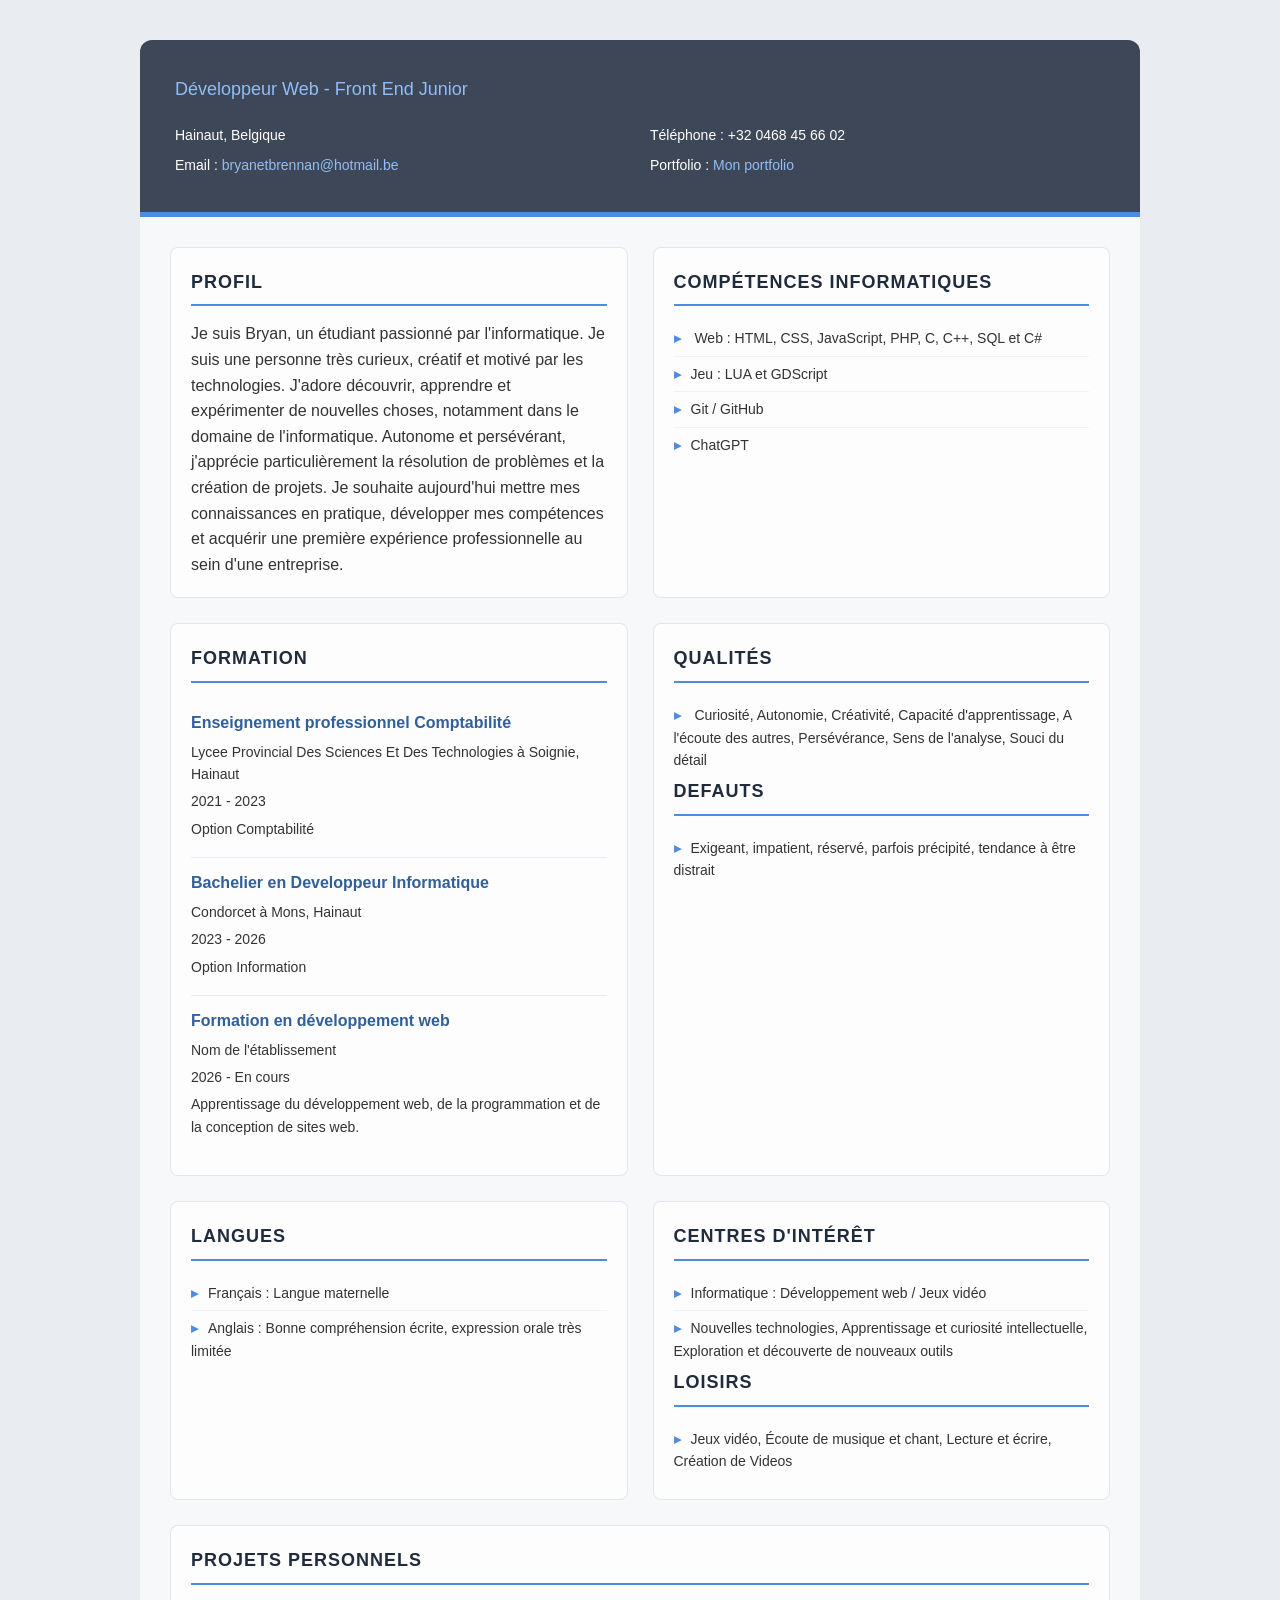
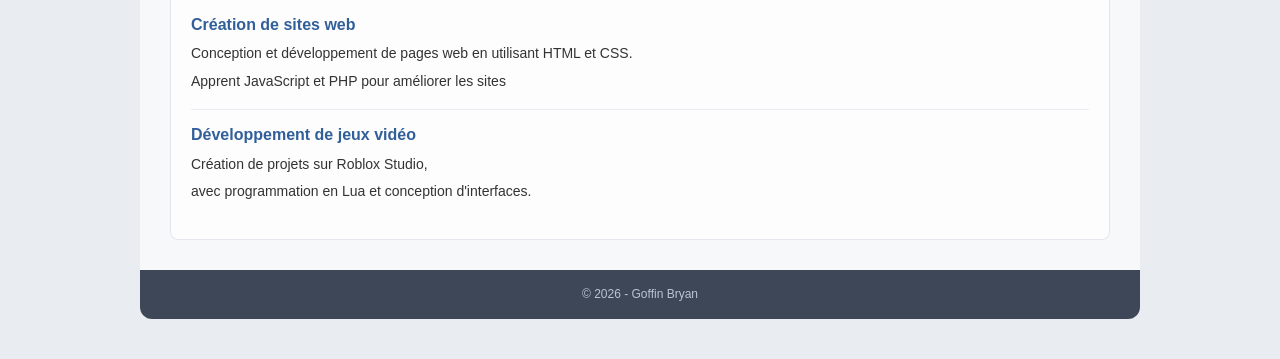
==== index.html @ 0155ecb9 "Update index.html Correction des dates" ====
<!DOCTYPE html>
<html lang="fr">

<head>
    <meta charset="UTF-8">
    <meta name="viewport" content="width=device-width, initial-scale=1.0">
    <title>CV developpeur</title>
    <link rel="stylesheet" href="style.css">
</head>

<body>
    <header>
        <h2>Développeur Web - Front End Junior</h2>
        <address>
            <p>Hainaut, Belgique</p>
            <p>Téléphone : +32 0468 45 66 02</p>
            <p>Email : <a href="mailto:email@example.com">bryanetbrennan@hotmail.be</a></p>
            <p>Portfolio : <a href="porfolio.html">Mon portfolio</a></p>
        </address>
    </header>

    <main>
        <section id="profil">
            <h2>Profil</h2>
            <p>
                Je suis Bryan, un étudiant passionné par l'informatique. Je suis une personne très curieux, créatif
                et motivé par les technologies. J'adore découvrir, apprendre et expérimenter de nouvelles choses, notamment 
                dans le domaine de l'informatique. Autonome et persévérant, j'apprécie particulièrement la résolution de problèmes 
                et la création de projets. Je souhaite aujourd'hui mettre mes connaissances en pratique, développer mes compétences 
                et acquérir une première expérience professionnelle au sein d'une entreprise.
            </p>
        </section>
        <section id="formation">
            <h2>Formation</h2>
            <article>
                <h3>Enseignement professionnel Comptabilité</h3>
                <p>Lycee Provincial Des Sciences Et Des Technologies à Soignie, Hainaut </p>
                <p>2021 - 2023</p>
                <p>Option Comptabilité</p>
            </article>
            <article>
                <h3>Bachelier en Developpeur Informatique</h3>
                <p>Condorcet à Mons, Hainaut </p>
                <p>2023 - 2026</p>
                <p>Option Information</p>
            </article>
            <article>
                <h3>Formation en développement web</h3>
                <p>Nom de l'établissement</p>
                <p>2026 - En cours</p>
                <p>
                    Apprentissage du développement web,
                    de la programmation et de la conception de sites web.
                </p>
            </article>
        </section>
        <section id="competences">
            <h2>Compétences informatiques</h2>
            <ul>
                <li> Web : HTML, CSS, JavaScript, PHP, C, C++, SQL et C#</li>
                <li>Jeu : LUA et GDScript</li>
                <li>Git / GitHub</li>
                <li>ChatGPT</li>
            </ul>
        </section>
        <section id="projets">
            <h2>Projets personnels</h2>
            <article>
                <h3>Création de sites web</h3>
                <p>Conception et développement de pages web en utilisant HTML et CSS.</p>
                <p>Apprent JavaScript et PHP pour améliorer les sites</p>
            </article>
            <article>
                <h3>Développement de jeux vidéo</h3>
                <p>Création de projets sur Roblox Studio,</p>
                <p>avec programmation en Lua et conception d'interfaces.</p>
            </article>
        </section>
        <section id="langues">
            <h2>Langues</h2>
            <ul>
                <li>Français : Langue maternelle</li>
                <li>Anglais : Bonne compréhension écrite, expression orale très limitée</li>
            </ul>
        </section>
        <section id="qualites">
            <h2>Qualités</h2>
            <ul>
                <li>
                    Curiosité, Autonomie, Créativité, Capacité d'apprentissage, A l'écoute des autres, 
                    Persévérance, Sens de l'analyse, Souci du détail 
                </li>
            </ul>
            <h2>Defauts</h2>
            <ul>
                <li>Exigeant, impatient, réservé, parfois précipité, tendance à être distrait</li>
            </ul>
        </section>
        <section id="interets">
            <h2>Centres d'intérêt</h2>
            <ul>
                <li>Informatique : Développement web / Jeux vidéo</li>
                <li>Nouvelles technologies, Apprentissage et curiosité intellectuelle, Exploration et découverte de nouveaux outils</li>
            </ul>
            <h2>Loisirs</h2>
            <ul>
                <li>Jeux vidéo, Écoute de musique et chant, Lecture et écrire, Création de Videos</li>
            </ul>
        </section>
    </main>
    <footer>
        <p>&copy; 2026 - Goffin Bryan</p>
    </footer>
</body>
</html>
---- style.css ----
/* =========================
   CONFIGURATION GÉNÉRALE
========================= */
* {
    margin: 0;
    padding: 0;
    box-sizing: border-box;
}
body {
    font-family: Arial, Helvetica, sans-serif;
    background: #e9edf2;
    color: #333;
    line-height: 1.6;
    padding: 40px 20px;
}

/* =========================
   CONTENEUR PRINCIPAL
========================= */
body > header,
main,
body > footer {
    max-width: 1000px;
    margin: auto;
}
.btn-download {
    display: inline-block;
    padding: 12px 20px;
    background: #4d8de0;
    color: white;
    text-decoration: none;
    border-radius: 6px;
    font-weight: bold;
    transition: 0.3s;
}
.btn-download:hover {
    background: #315f99;
    transform: translateY(-3px);
}

/* =========================
   HEADER
========================= */
body > header {
    background: rgba(32, 43, 60, 0.85);
    color: white;
    padding: 35px;
    border-radius: 12px 12px 0 0;
    border-bottom: 5px solid #4d8de0;
}
header h1 {
    font-size: 32px;
    letter-spacing: 2px;
    margin-bottom: 5px;
}
header h2 {
    font-size: 18px;
    color: #91bdf5;
    font-weight: normal;
    margin-bottom: 20px;
}
address {
    display: grid;
    grid-template-columns: repeat(2, 1fr);
    gap: 8px 20px;
    font-style: normal;
    font-size: 14px;
}
address a {
    color: #91bdf5;
    text-decoration: none;
}
address a:hover {
    text-decoration: underline;
}

/* =========================
   GRILLE PRINCIPALE
========================= */
main {
    background: rgba(255, 255, 255, 0.65);
    padding: 30px;

    display: grid;
    grid-template-columns: repeat(2, 1fr);

    grid-template-areas:
        "profil competences"
        "formation qualites"
        "langues interets"
        "projets projets";

    gap: 25px;
}

/* =========================
   SECTIONS
========================= */
section {
    border: 1px solid rgba(220, 226, 233, 0.8);
    border-radius: 8px;
    padding: 20px;

    /* Transparence des sections */
    background: rgba(255, 255, 255, 0.75);
}
section h2 {
    color: #202b3c;
    font-size: 18px;
    text-transform: uppercase;
    letter-spacing: 1px;
    border-bottom: 2px solid #4d8de0;
    padding-bottom: 8px;
    margin-bottom: 15px;
}

/* =========================
   ARTICLES
========================= */
article {
    padding: 12px 0;
    border-bottom: 1px solid rgba(229, 233, 239, 0.8);
}
article:last-child {
    border-bottom: none;
}
article h3 {
    font-size: 16px;
    color: #315f99;
    margin-bottom: 5px;
}
article p {
    font-size: 14px;
    margin-bottom: 5px;
}

/* =========================
   LISTES
========================= */
ul {
    list-style: none;
}
li {
    font-size: 14px;
    padding: 6px 0;
    border-bottom: 1px solid rgba(237, 240, 244, 0.8);
}
li:last-child {
    border-bottom: none;
}
li::before {
    content: "▸";
    color: #4d8de0;
    font-weight: bold;
    margin-right: 10px;
}

/* =========================
   POSITIONNEMENT DES SECTIONS
========================= */
/* Rangée 1 */
#profil {
    grid-area: profil;
}
#competences {
    grid-area: competences;
}
/* Rangée 2 */
#formation {
    grid-area: formation;
}
#qualites {
    grid-area: qualites;
}
/* Rangée 3 */
#langues {
    grid-area: langues;
}
#interets {
    grid-area: interets;
}
/* Dernière rangée */
#projets {
    grid-area: projets;
}

/* =========================
   FOOTER
========================= */
footer {
    background: rgba(32, 43, 60, 0.85);
    color: #b9c5d5;
    text-align: center;
    padding: 15px;
    font-size: 12px;
    border-radius: 0 0 12px 12px;
}

/* =========================
   RESPONSIVE - MOBILE
========================= */

@media screen and (max-width: 700px) {
    body {
        padding: 15px;

        /* Adaptation du fond sur mobile */
        background-position: center;
        background-attachment: scroll;
        background-size: cover;
    }
    main {
        grid-template-columns: 1fr;

        /* Une seule colonne */
        grid-template-areas:
            "profil"
            "competences"
            "formation"
            "qualites"
            "langues"
            "interets"
            "projets";

        padding: 15px;

        /* Plus de transparence */
        background: rgba(255, 255, 255, 0.45);
    }
    section {
        grid-column: 1;
        grid-row: auto;

        /* Sections plus transparentes */
        background: rgba(255, 255, 255, 0.60);
    }
    address {
        grid-template-columns: 1fr;
    }
    header {
        padding: 25px;
    }
    header h1 {
        font-size: 25px;
    }
}
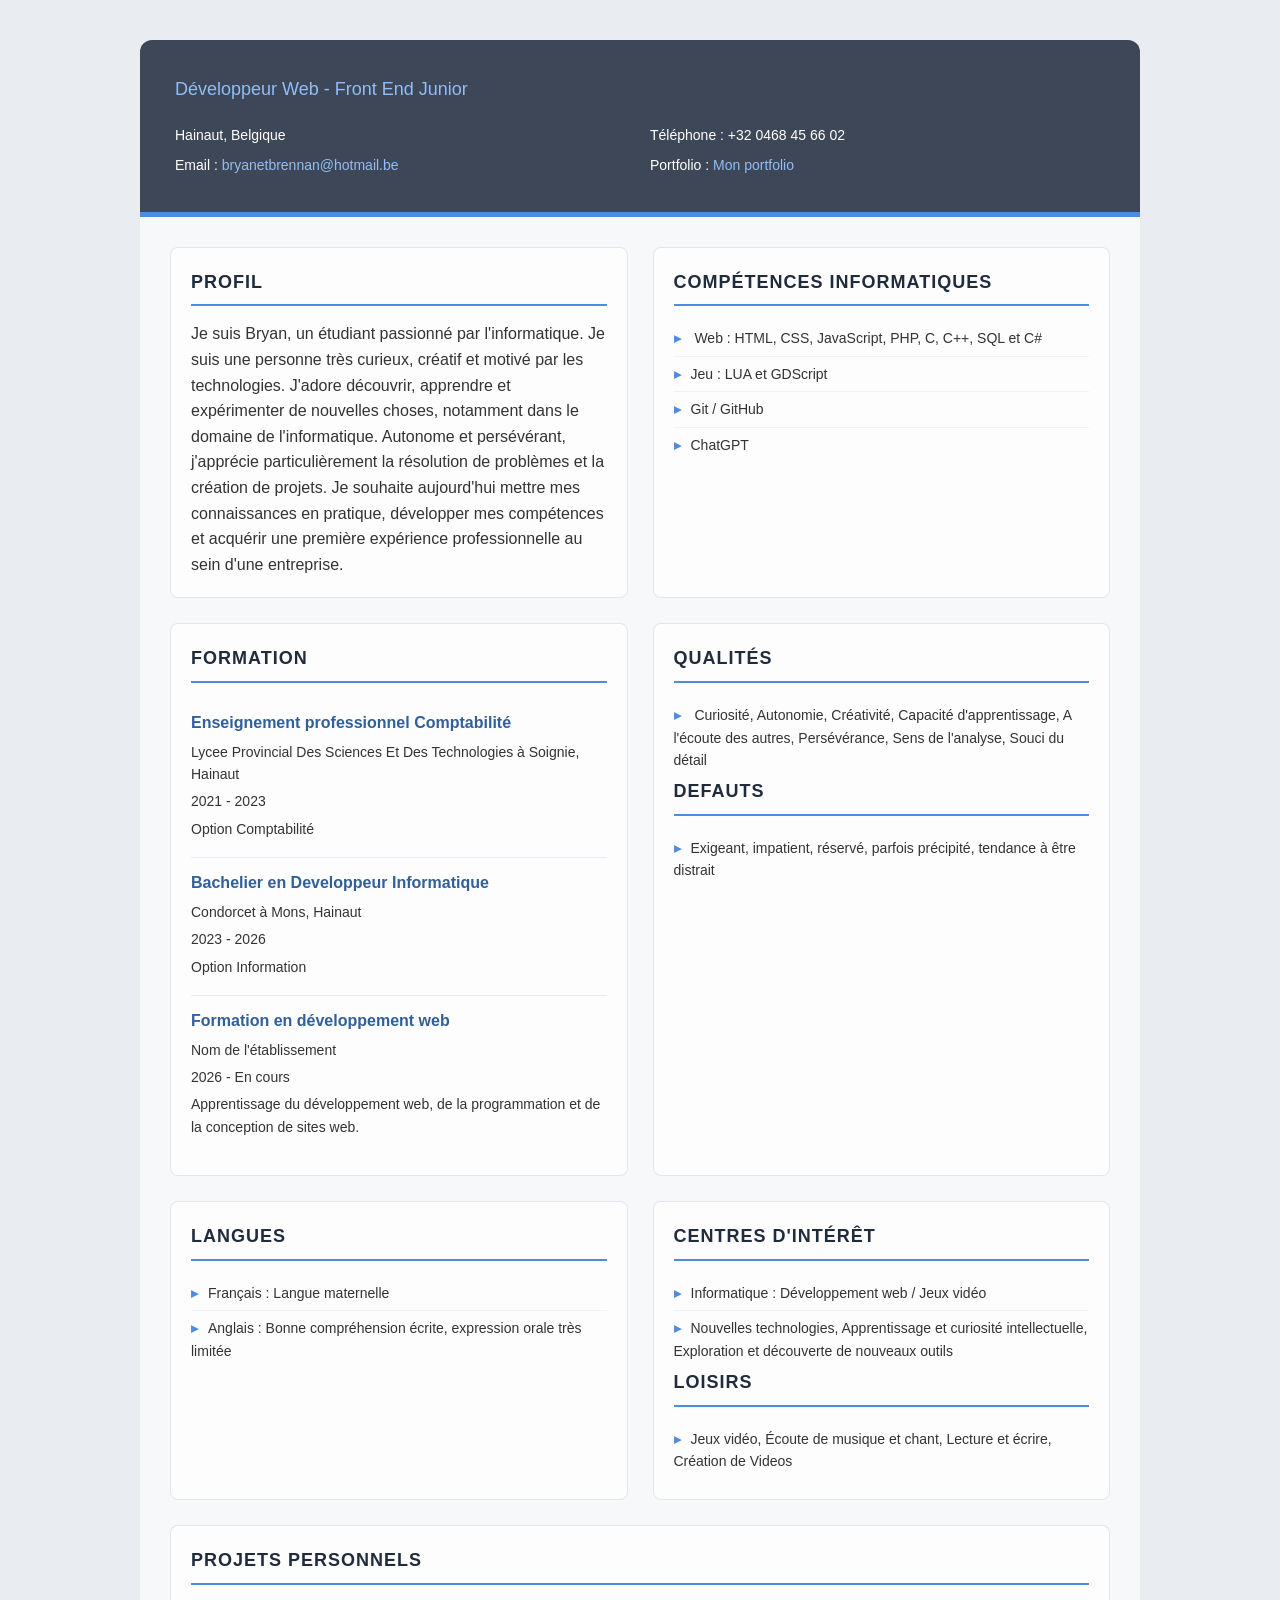
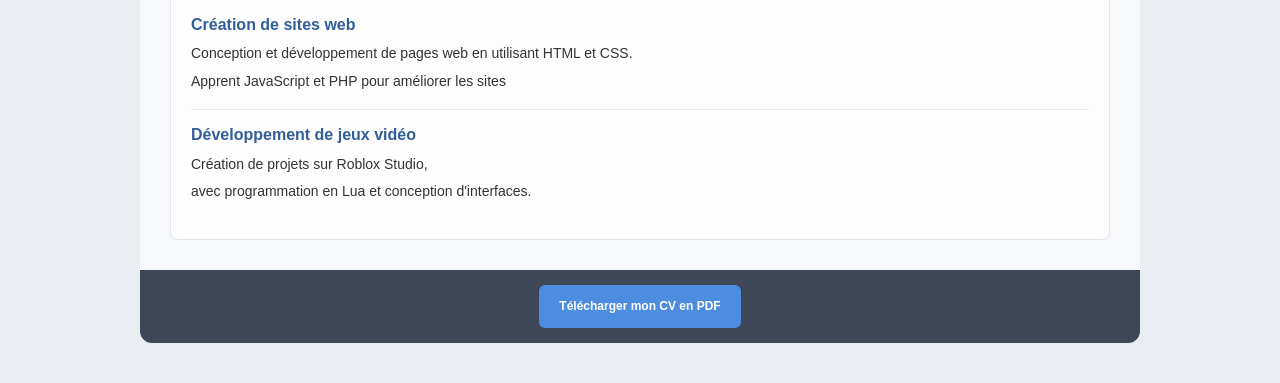
==== commit 95a665ec: "Add PDF download link for CV Added a download link for the CV in PDF format." ====
--- a/index.html
+++ b/index.html
@@ -110,7 +110,9 @@
         </section>
     </main>
     <footer>
-        <p>&copy; 2026 - Goffin Bryan</p>
+        <a href="Image/CV.pdf" download class="btn-download">
+            Télécharger mon CV en PDF
+        </a>
     </footer>
 </body>
 </html>
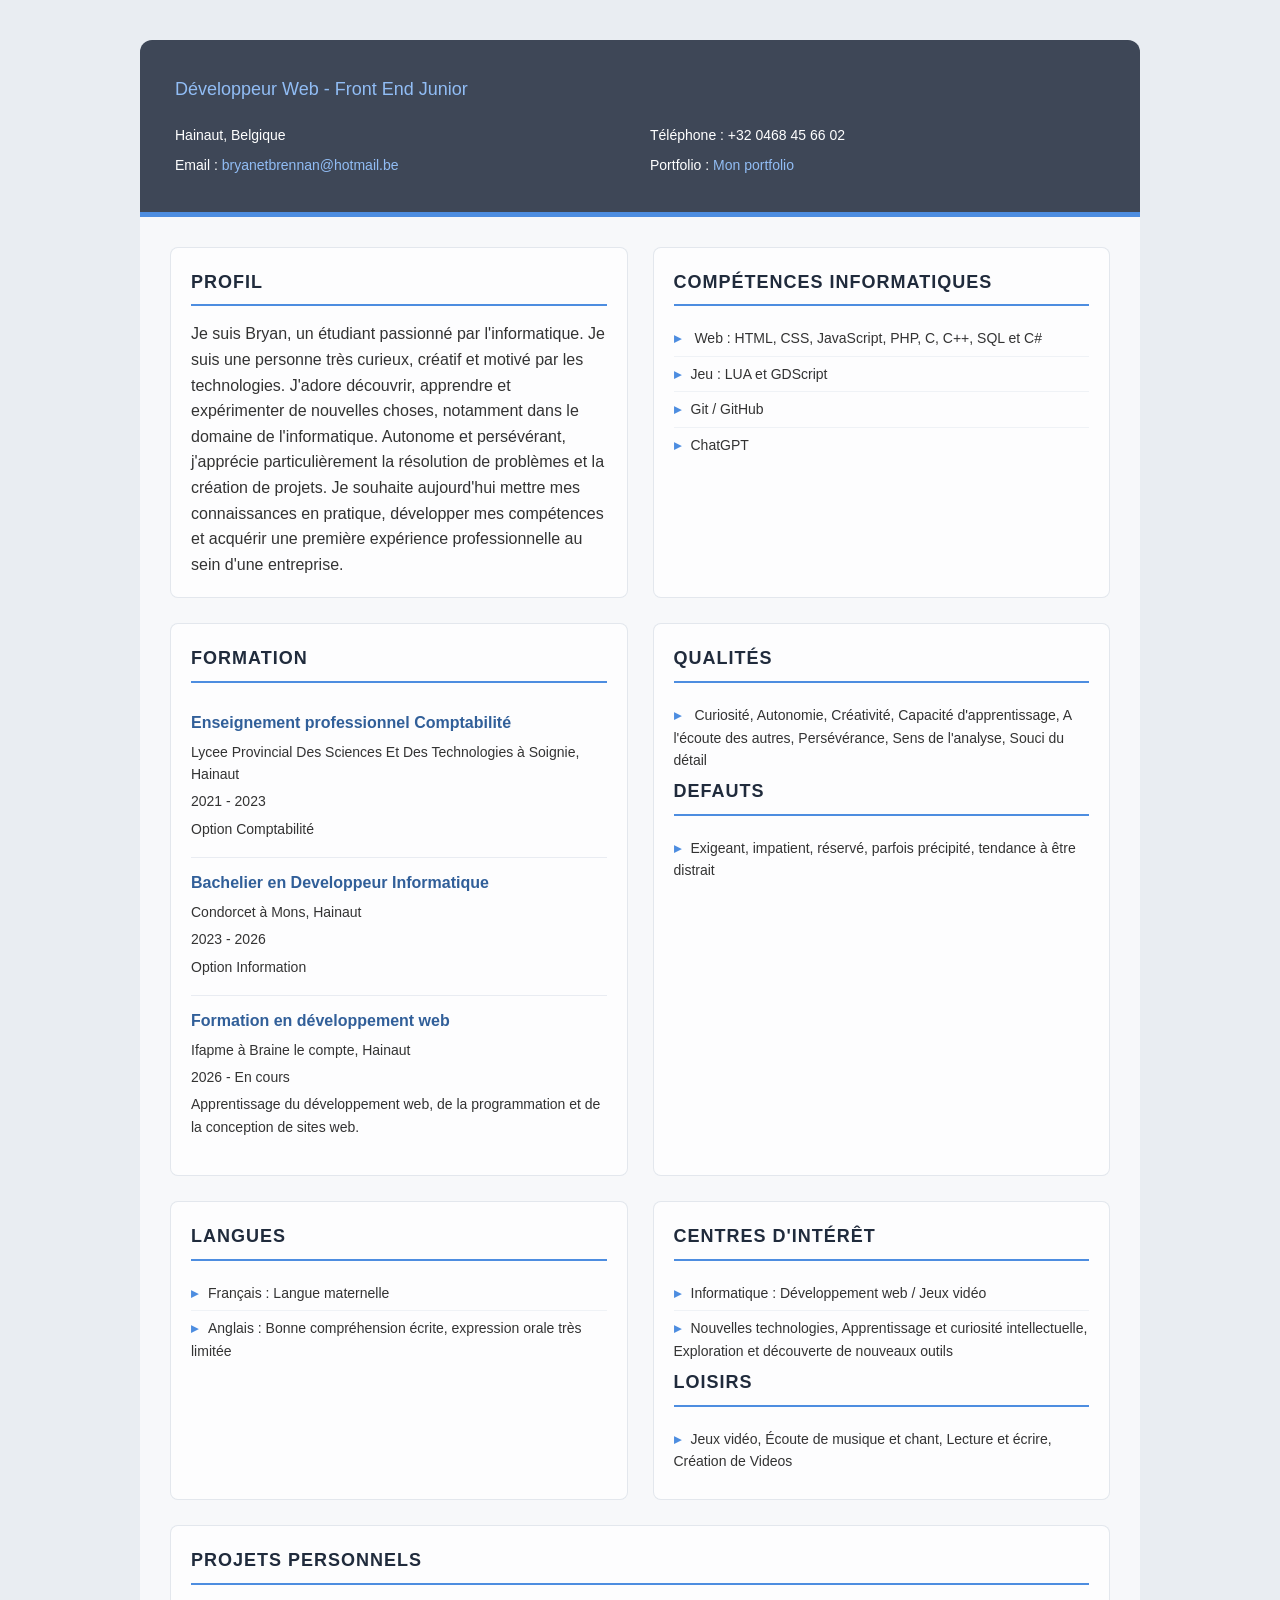
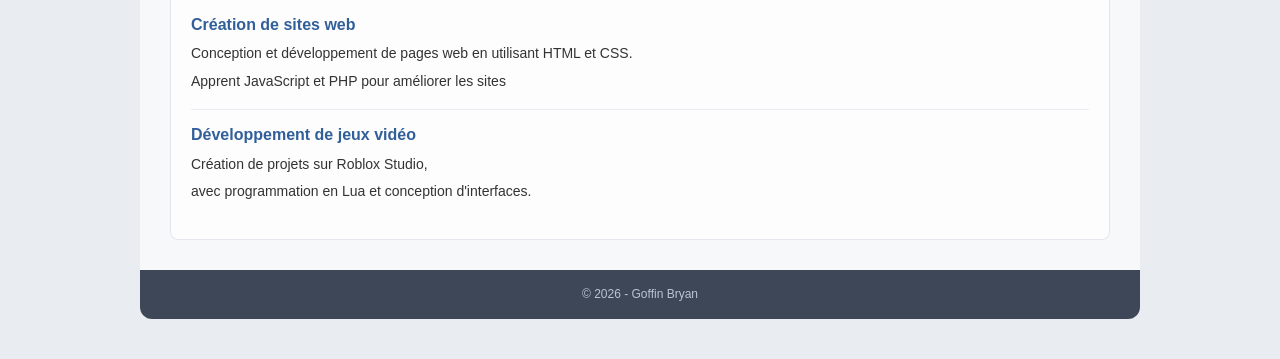
==== commit df270526: "Revise CV content and structure in index.html Updated the CV HTML file with new information, includi" ====
--- a/index.html
+++ b/index.html
@@ -47,7 +47,7 @@
             </article>
             <article>
                 <h3>Formation en développement web</h3>
-                <p>Nom de l'établissement</p>
+                <p>Ifapme à Braine le compte, Hainaut</p>
                 <p>2026 - En cours</p>
                 <p>
                     Apprentissage du développement web,
@@ -110,9 +110,7 @@
         </section>
     </main>
     <footer>
-        <a href="Image/CV.pdf" download class="btn-download">
-            Télécharger mon CV en PDF
-        </a>
+        <p>&copy; 2026 - Goffin Bryan</p>
     </footer>
 </body>
 </html>
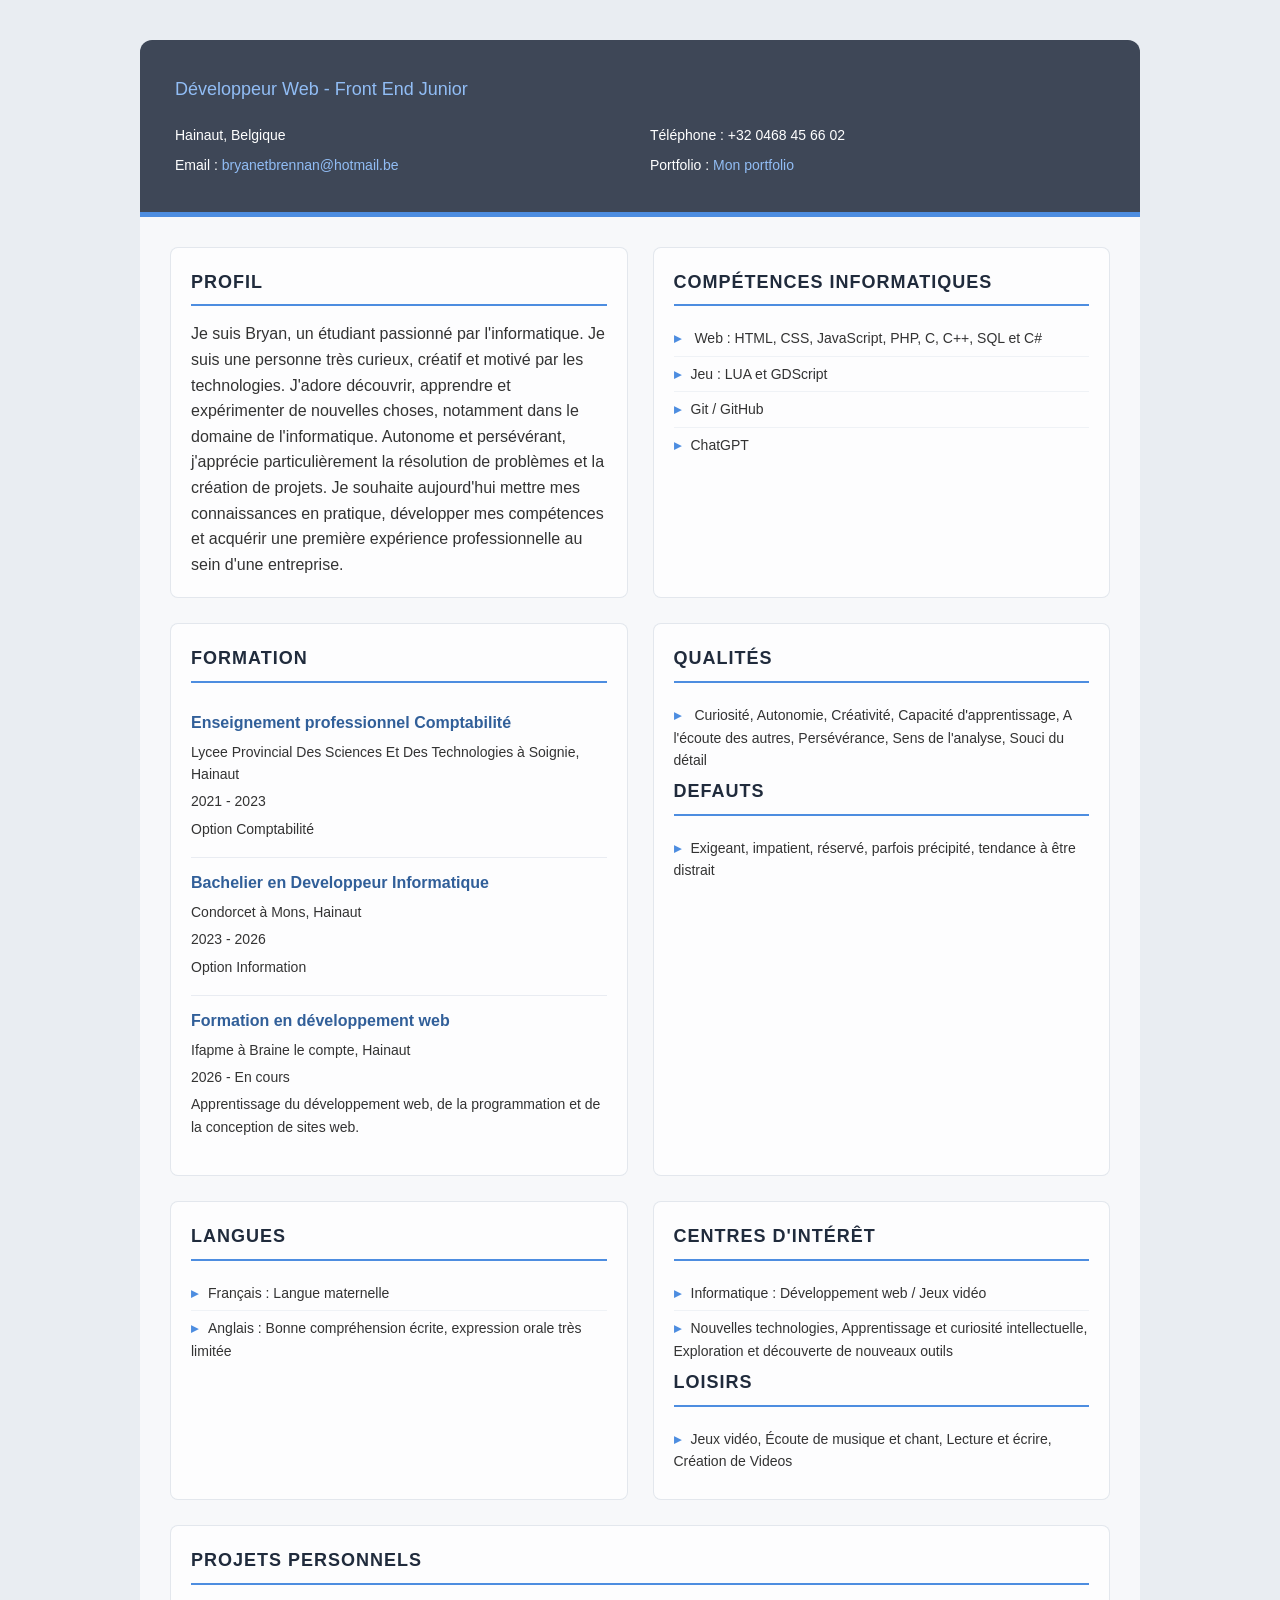
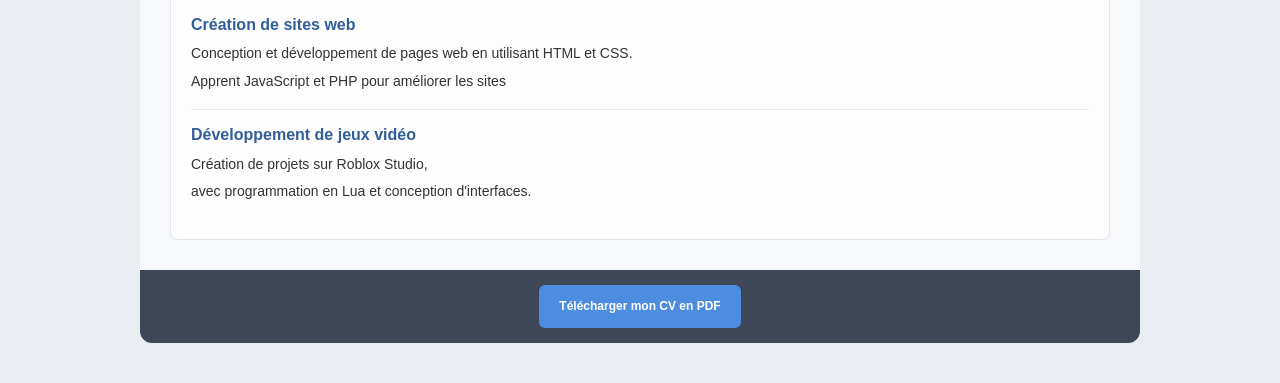
==== commit 048e093f: "Add PDF download link for CV Added a download link for the CV in PDF format." ====
--- a/index.html
+++ b/index.html
@@ -110,7 +110,9 @@
         </section>
     </main>
     <footer>
-        <p>&copy; 2026 - Goffin Bryan</p>
+        <a href="Image/CV.pdf" download class="btn-download">
+            Télécharger mon CV en PDF
+        </a>
     </footer>
 </body>
 </html>
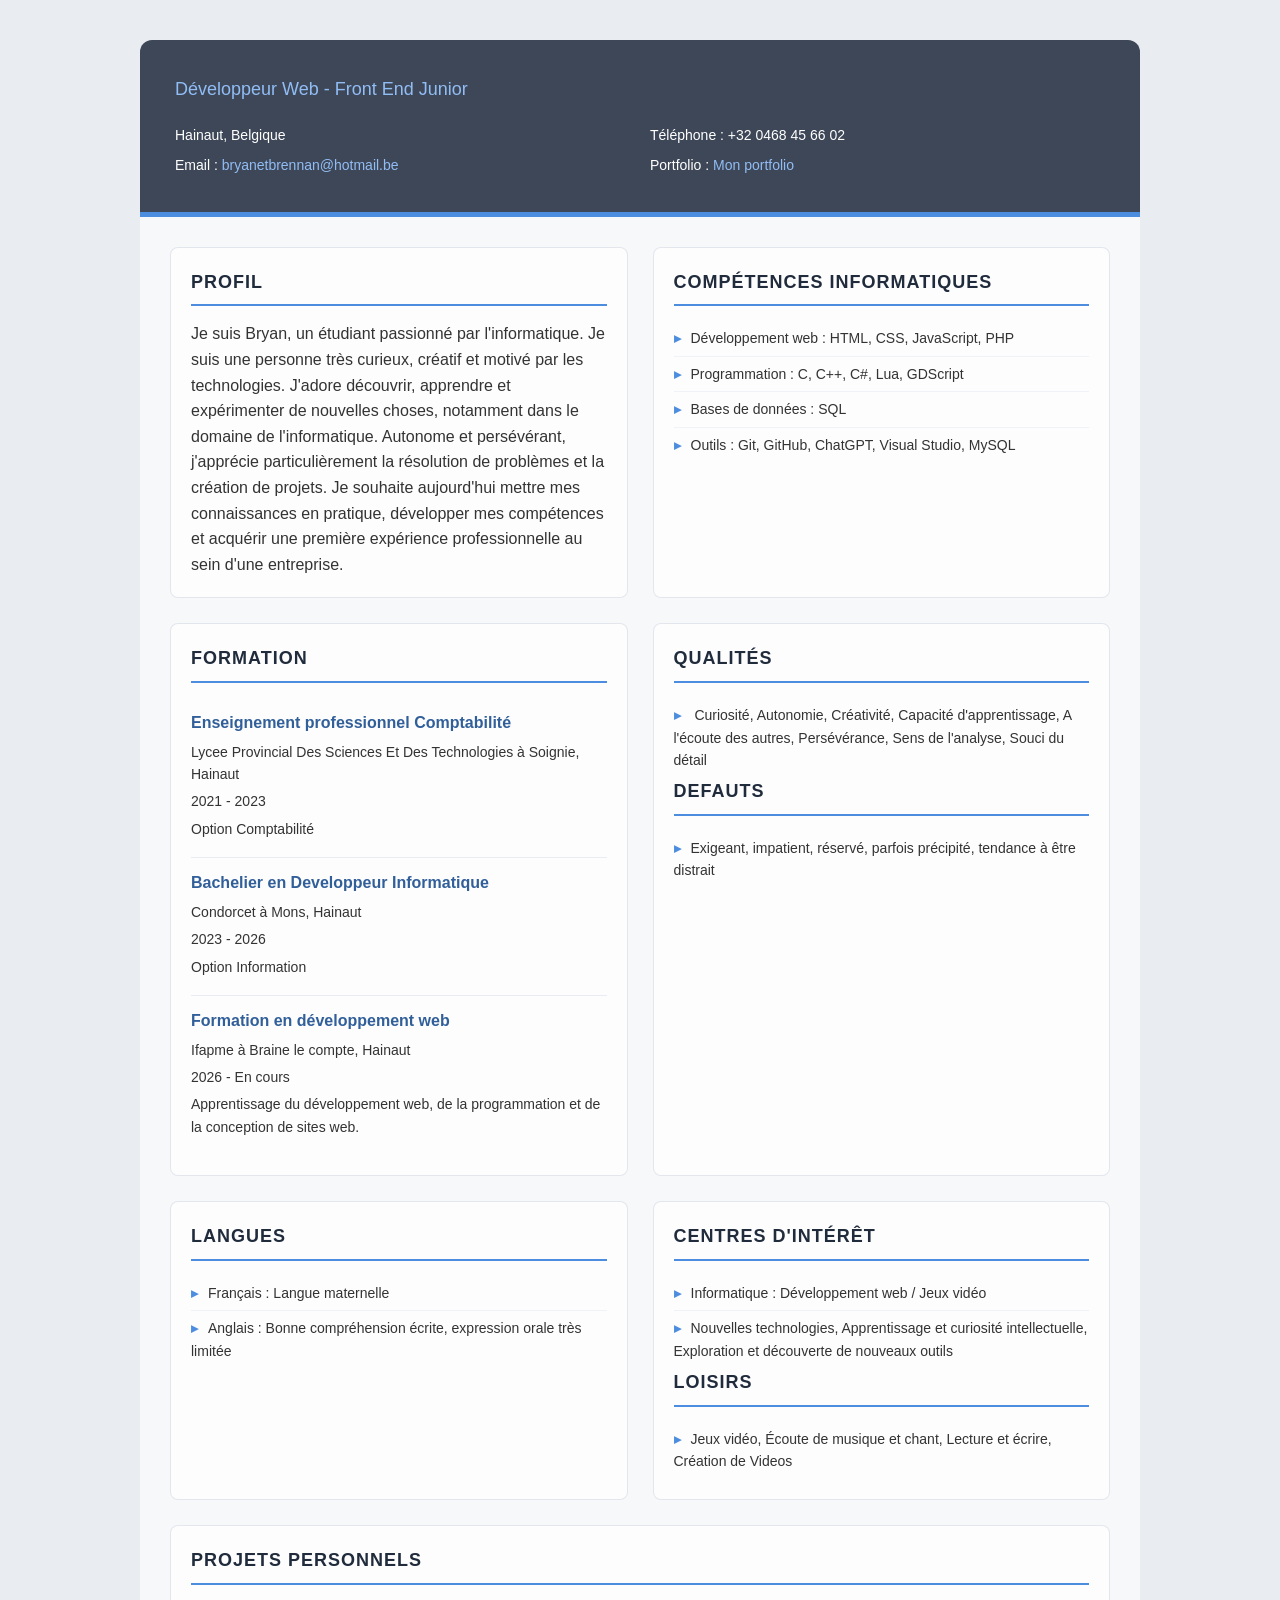
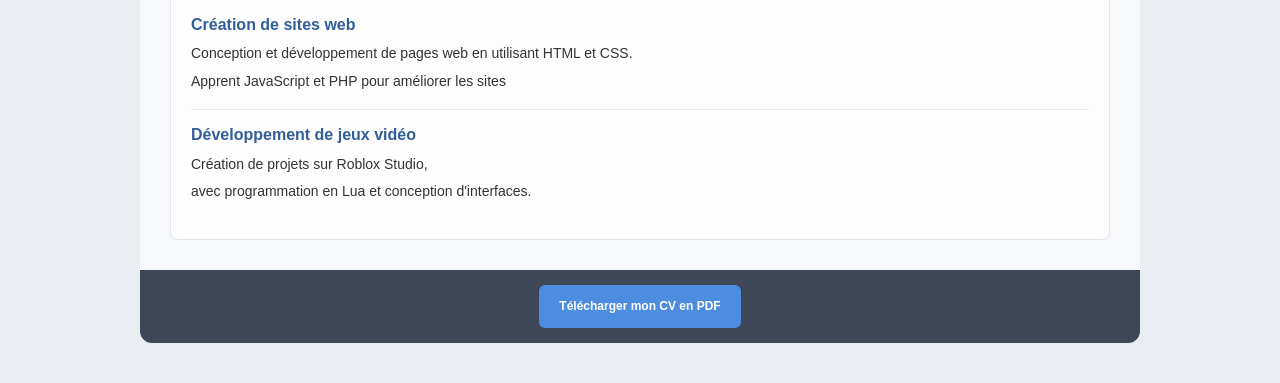
==== commit c6514674: "Fix HTML formatting and update content" ====
--- a/index.html
+++ b/index.html
@@ -58,10 +58,10 @@
         <section id="competences">
             <h2>Compétences informatiques</h2>
             <ul>
-                <li> Web : HTML, CSS, JavaScript, PHP, C, C++, SQL et C#</li>
-                <li>Jeu : LUA et GDScript</li>
-                <li>Git / GitHub</li>
-                <li>ChatGPT</li>
+                <li>Développement web : HTML, CSS, JavaScript, PHP</li>
+                <li>Programmation : C, C++, C#, Lua, GDScript</li>
+                <li>Bases de données : SQL</li>
+                <li>Outils : Git, GitHub, ChatGPT, Visual Studio, MySQL</li>
             </ul>
         </section>
         <section id="projets">
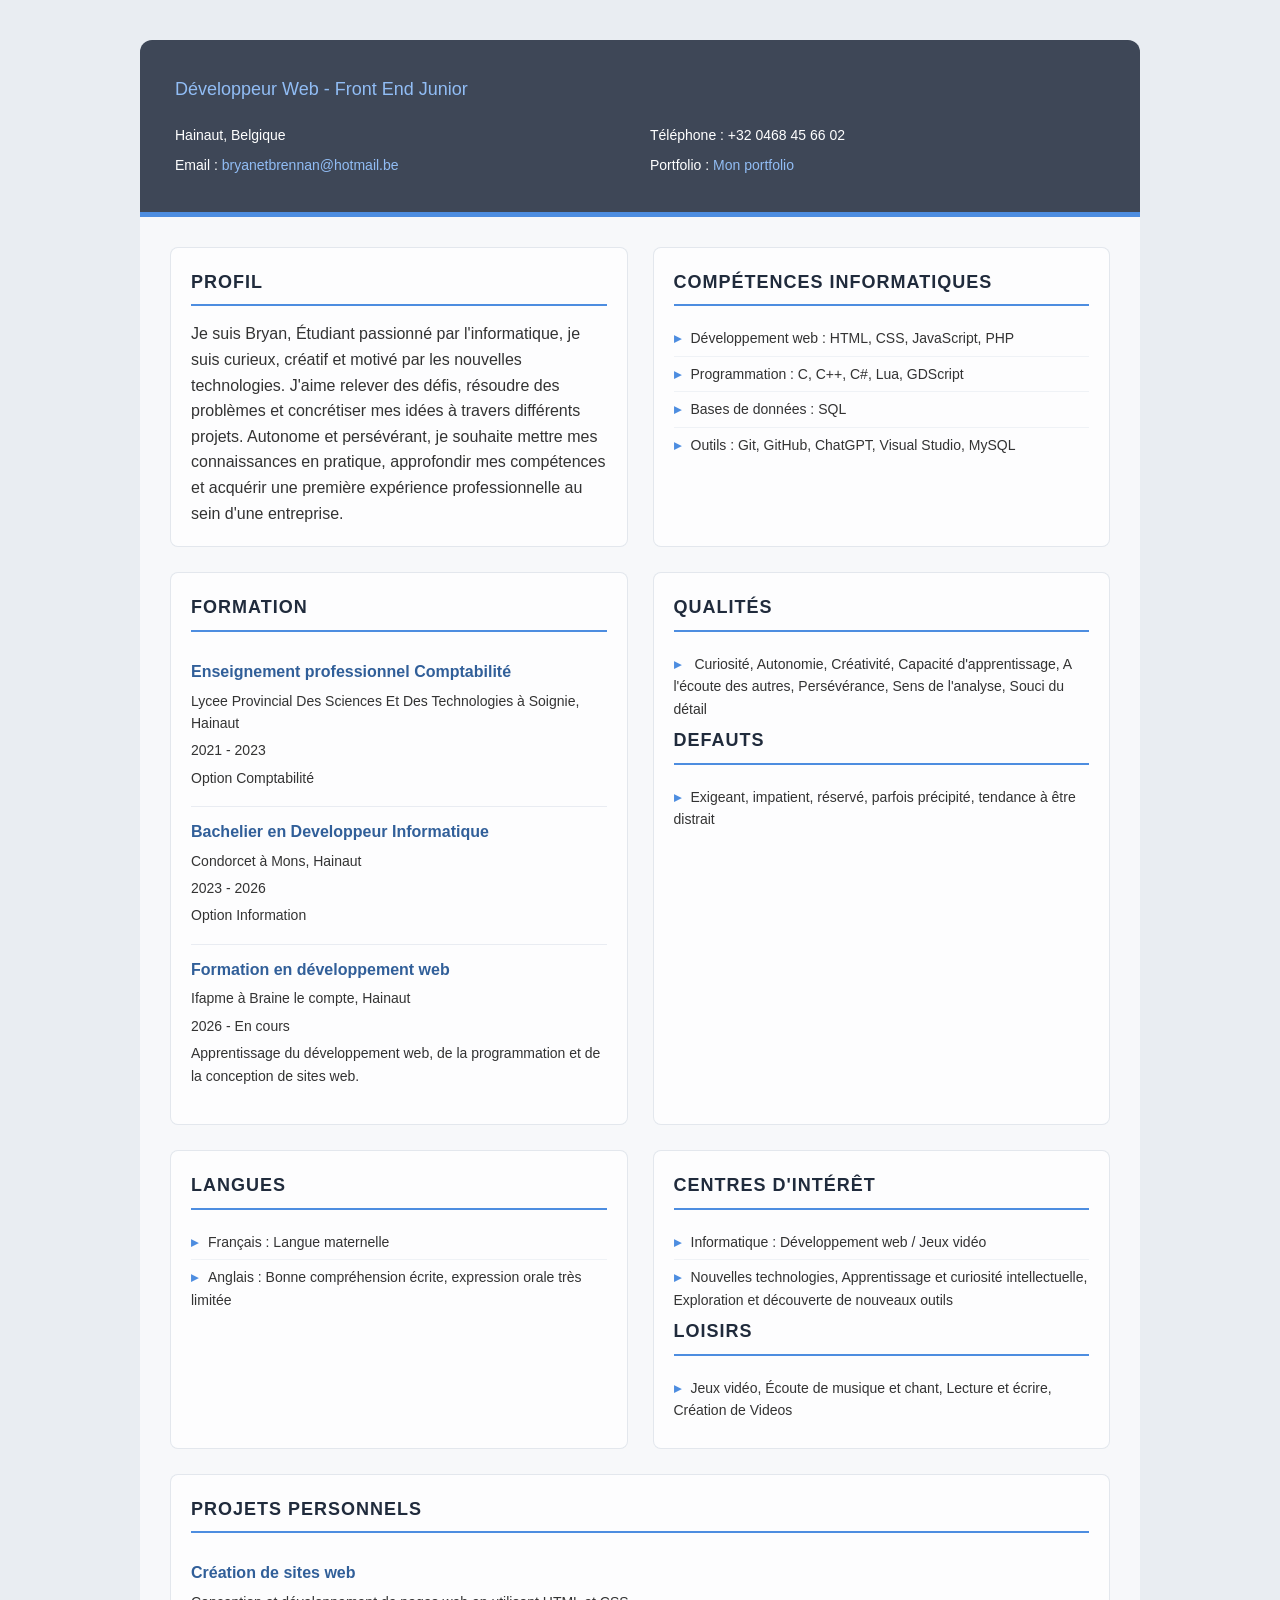
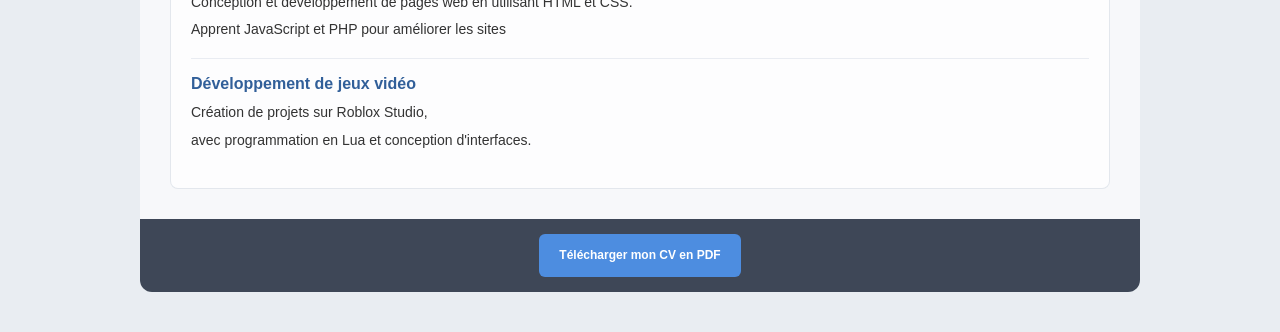
==== commit 4fc86b78: "Revise CV content and structure in index.html Updated the content and structure of the CV in HTML fo" ====
--- a/index.html
+++ b/index.html
@@ -24,11 +24,10 @@
         <section id="profil">
             <h2>Profil</h2>
             <p>
-                Je suis Bryan, un étudiant passionné par l'informatique. Je suis une personne très curieux, créatif
-                et motivé par les technologies. J'adore découvrir, apprendre et expérimenter de nouvelles choses, notamment 
-                dans le domaine de l'informatique. Autonome et persévérant, j'apprécie particulièrement la résolution de problèmes 
-                et la création de projets. Je souhaite aujourd'hui mettre mes connaissances en pratique, développer mes compétences 
-                et acquérir une première expérience professionnelle au sein d'une entreprise.
+                Je suis Bryan, Étudiant passionné par l'informatique, je suis curieux, créatif et motivé par les nouvelles technologies.
+                J'aime relever des défis, résoudre des problèmes et concrétiser mes idées à travers différents projets.
+                Autonome et persévérant, je souhaite mettre mes connaissances en pratique, approfondir mes 
+                compétences et acquérir une première expérience professionnelle au sein d'une entreprise.
             </p>
         </section>
         <section id="formation">
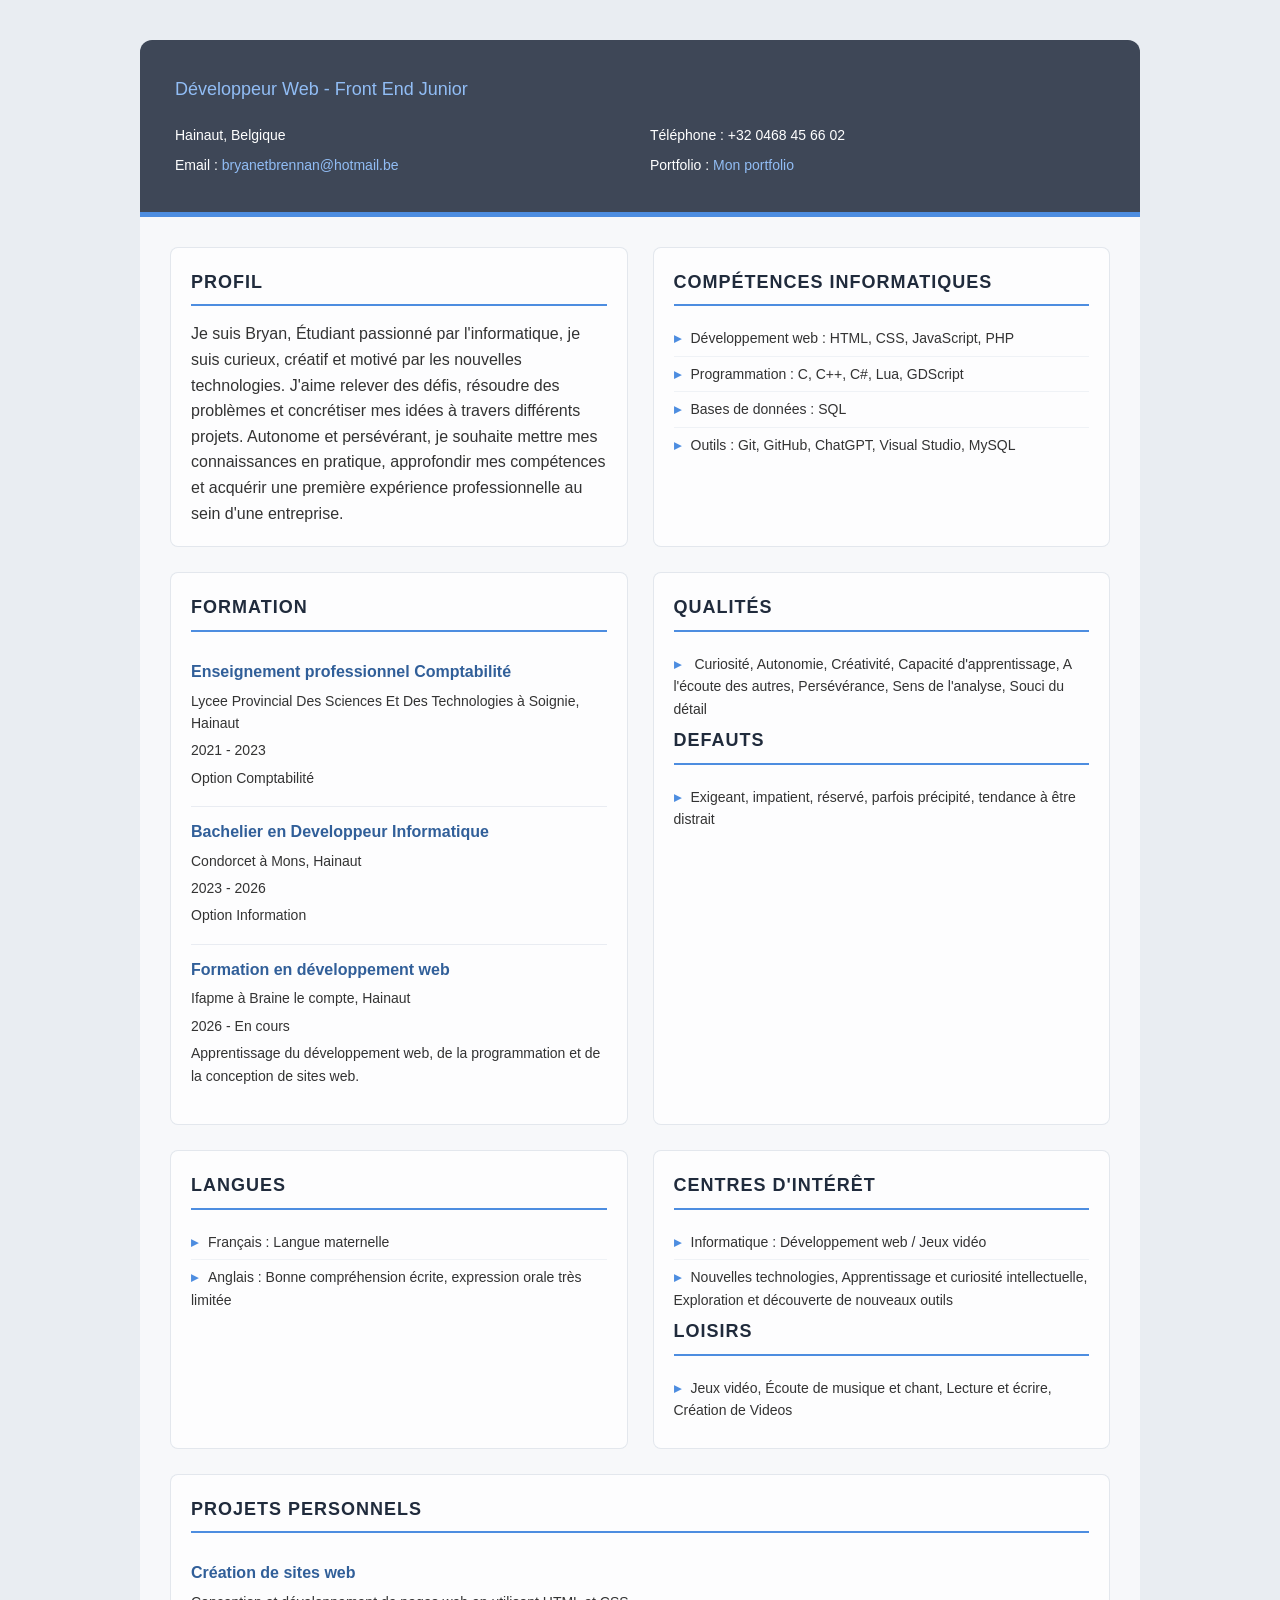
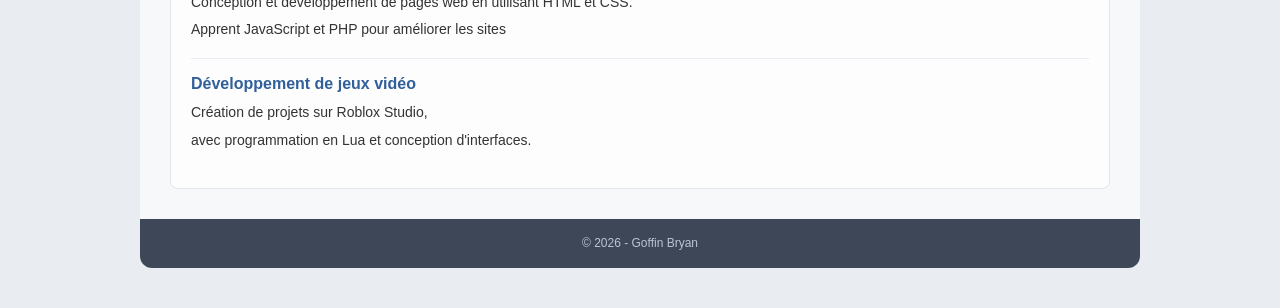
==== commit a51dfef6: "Refactor index.html structure and content" ====
--- a/index.html
+++ b/index.html
@@ -109,9 +109,7 @@
         </section>
     </main>
     <footer>
-        <a href="Image/CV.pdf" download class="btn-download">
-            Télécharger mon CV en PDF
-        </a>
+        <p>&copy; 2026 - Goffin Bryan</p>
     </footer>
 </body>
 </html>
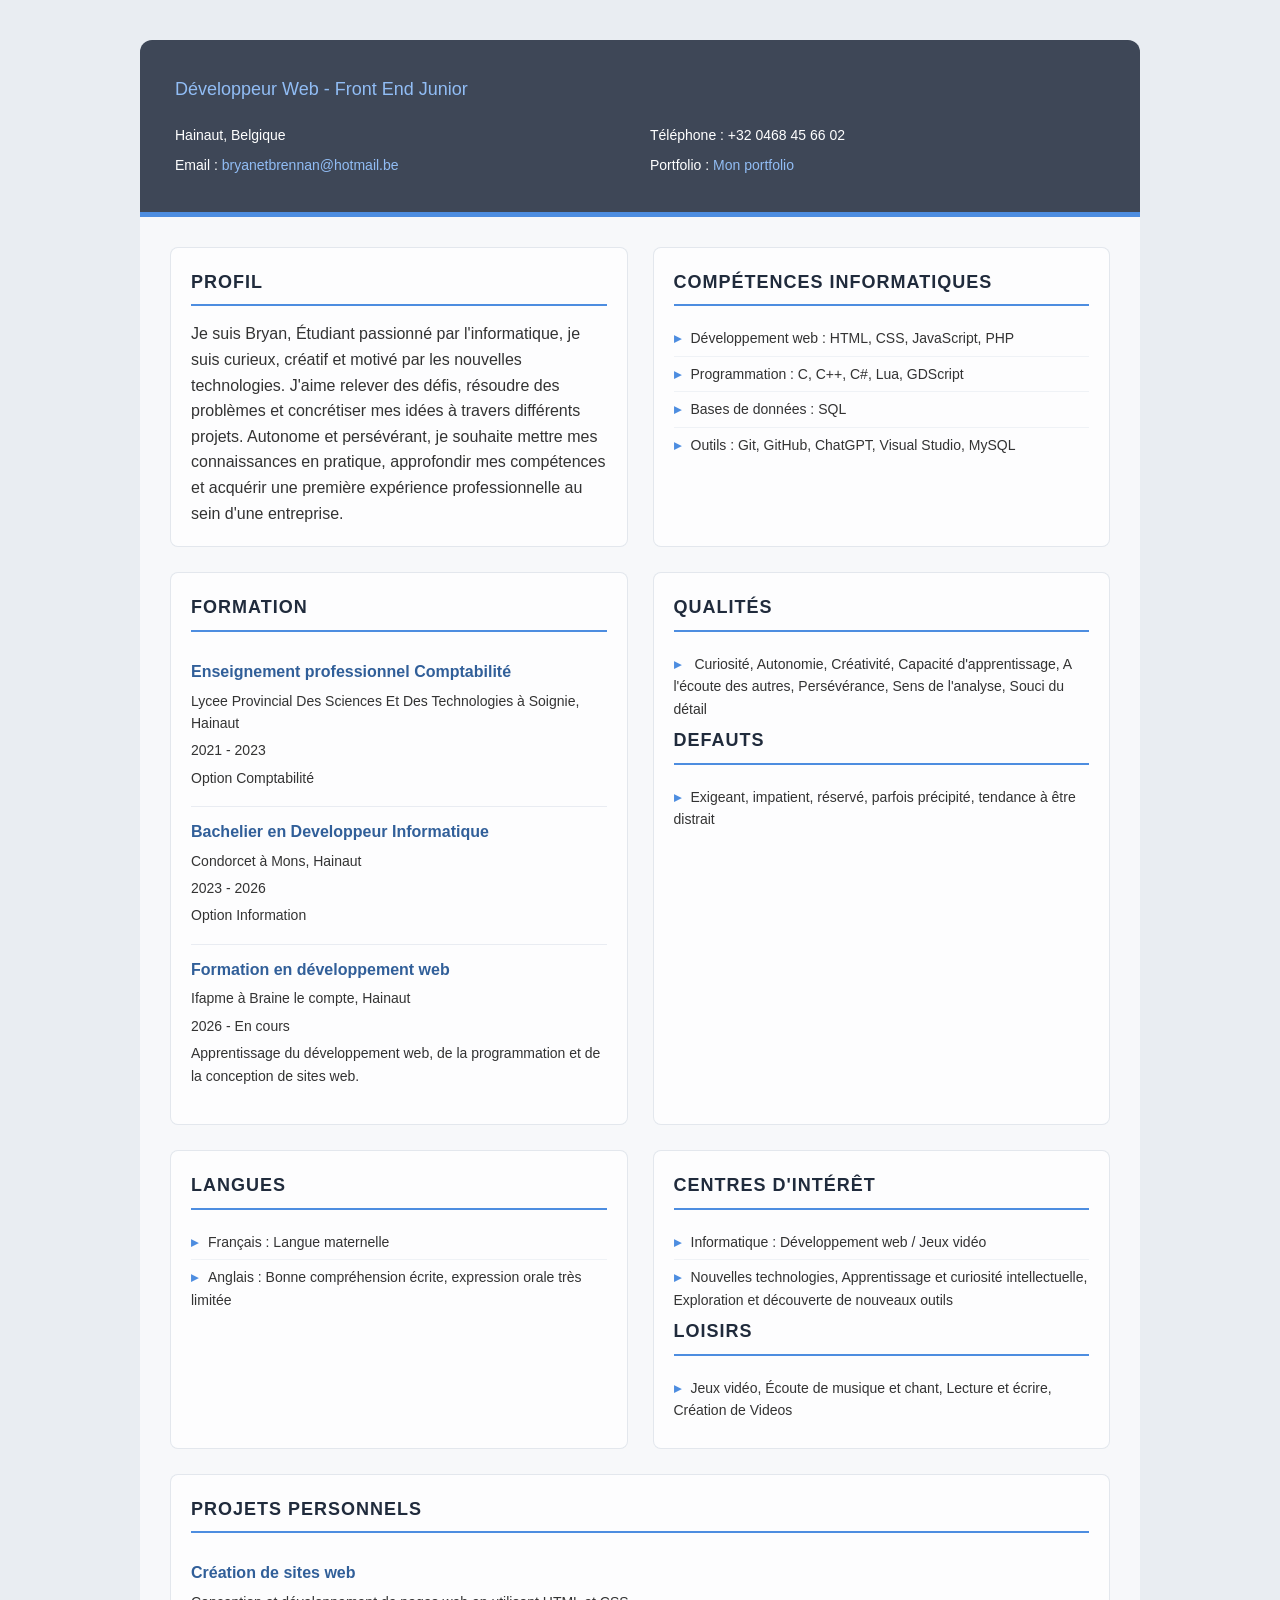
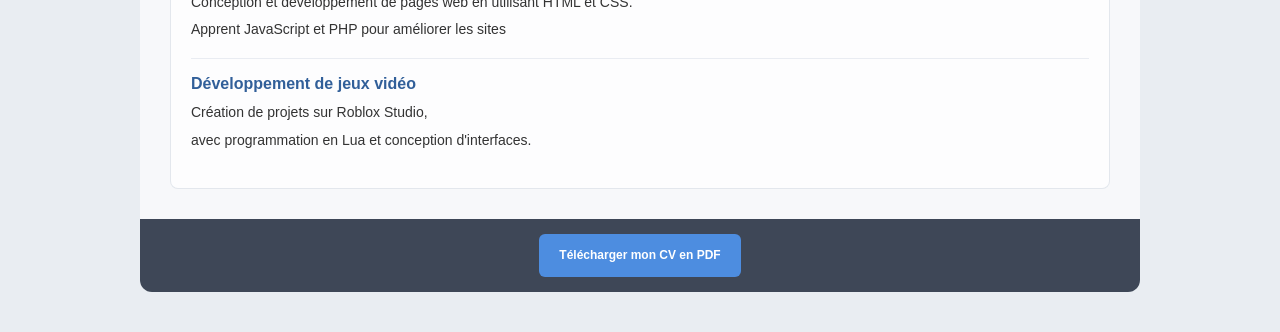
==== commit 217bfe3c: "Update index.html" ====
--- a/index.html
+++ b/index.html
@@ -109,7 +109,9 @@
         </section>
     </main>
     <footer>
-        <p>&copy; 2026 - Goffin Bryan</p>
+        <a href="Image/CV.pdf" download class="btn-download">
+            Télécharger mon CV en PDF
+        </a>
     </footer>
 </body>
 </html>
